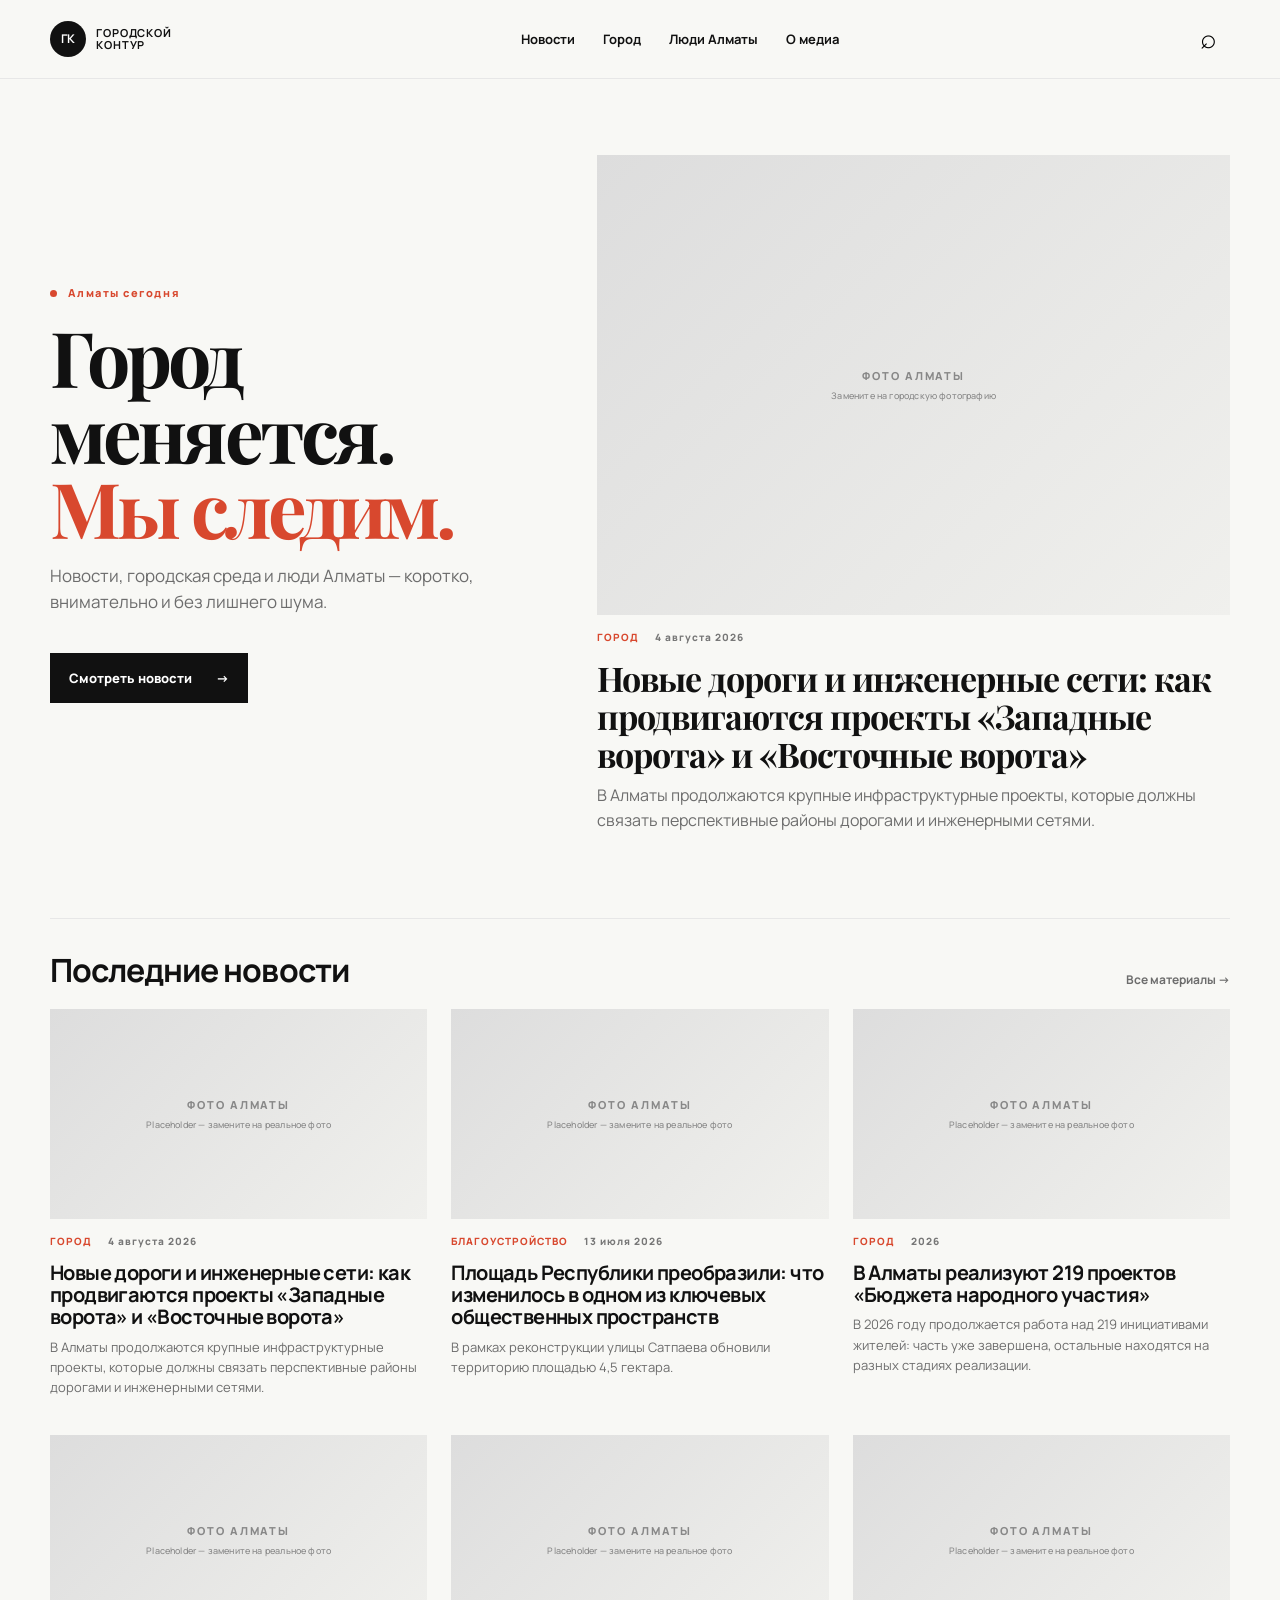
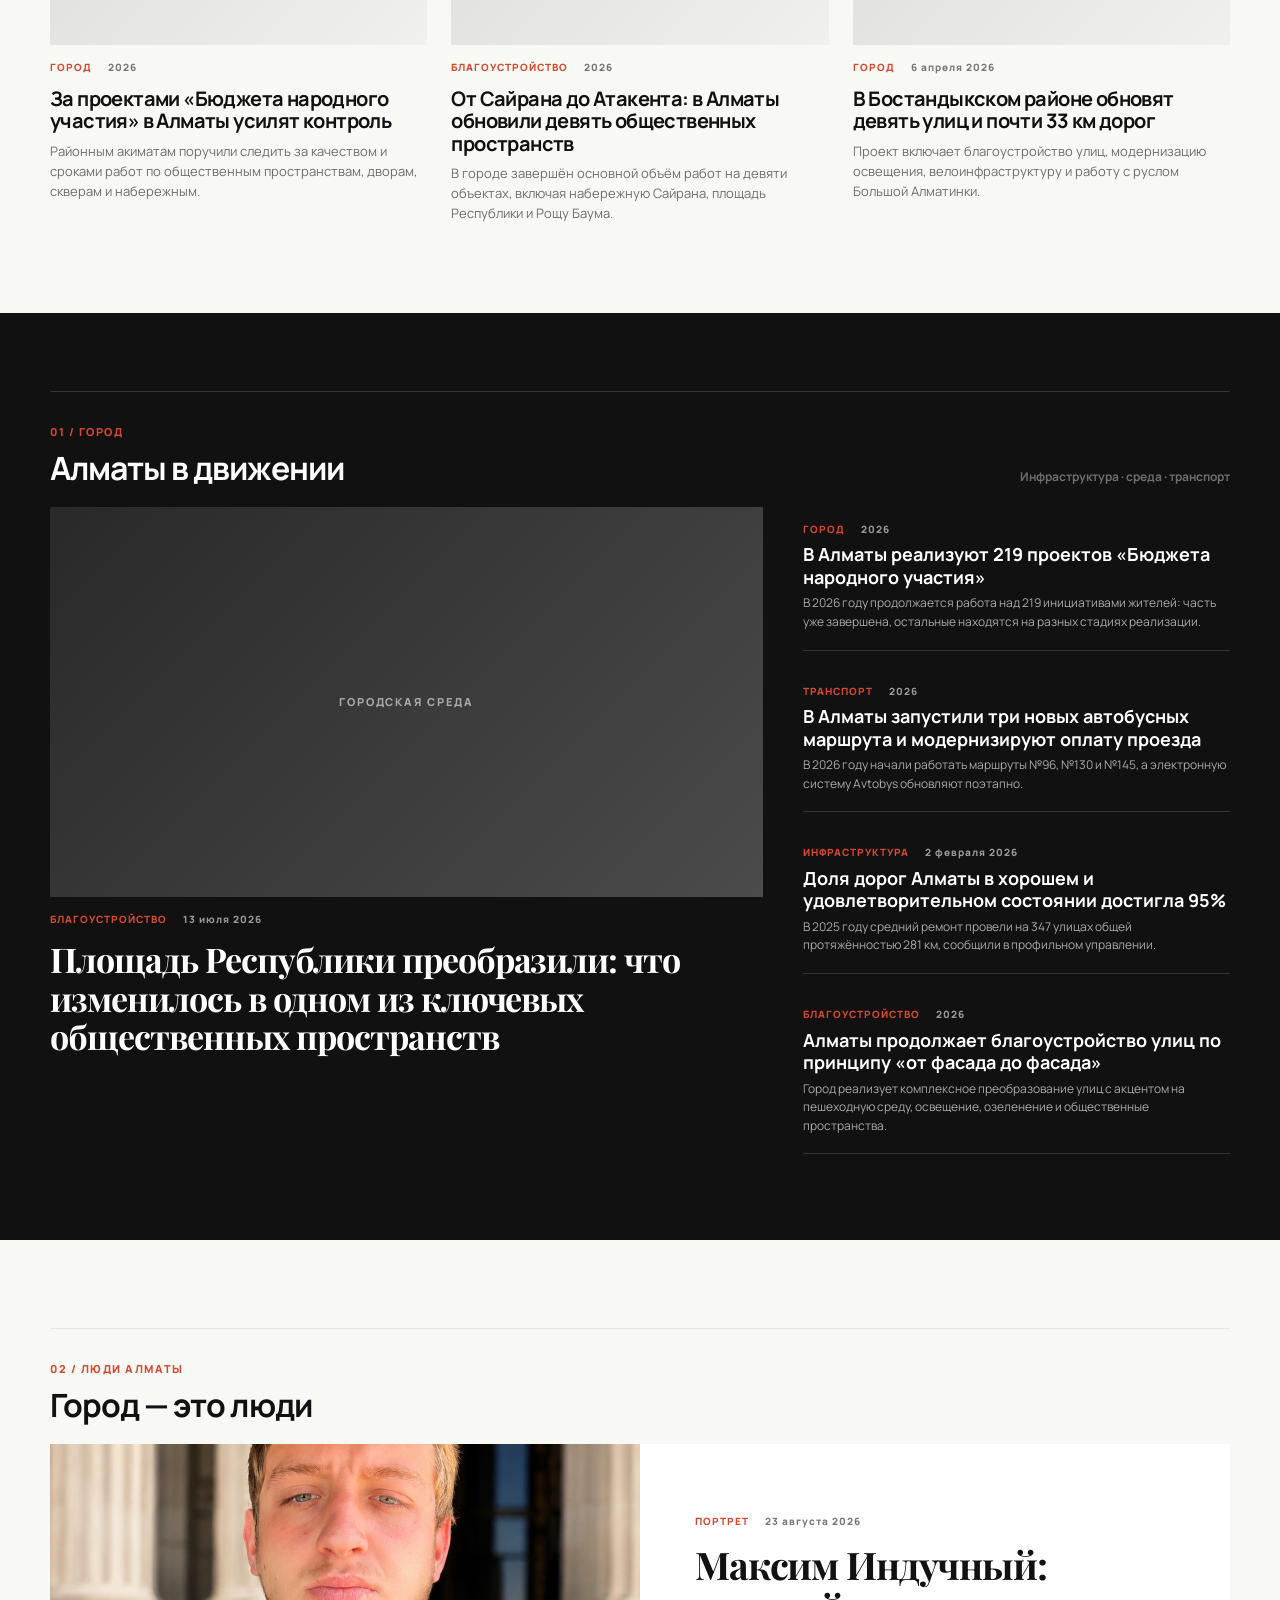
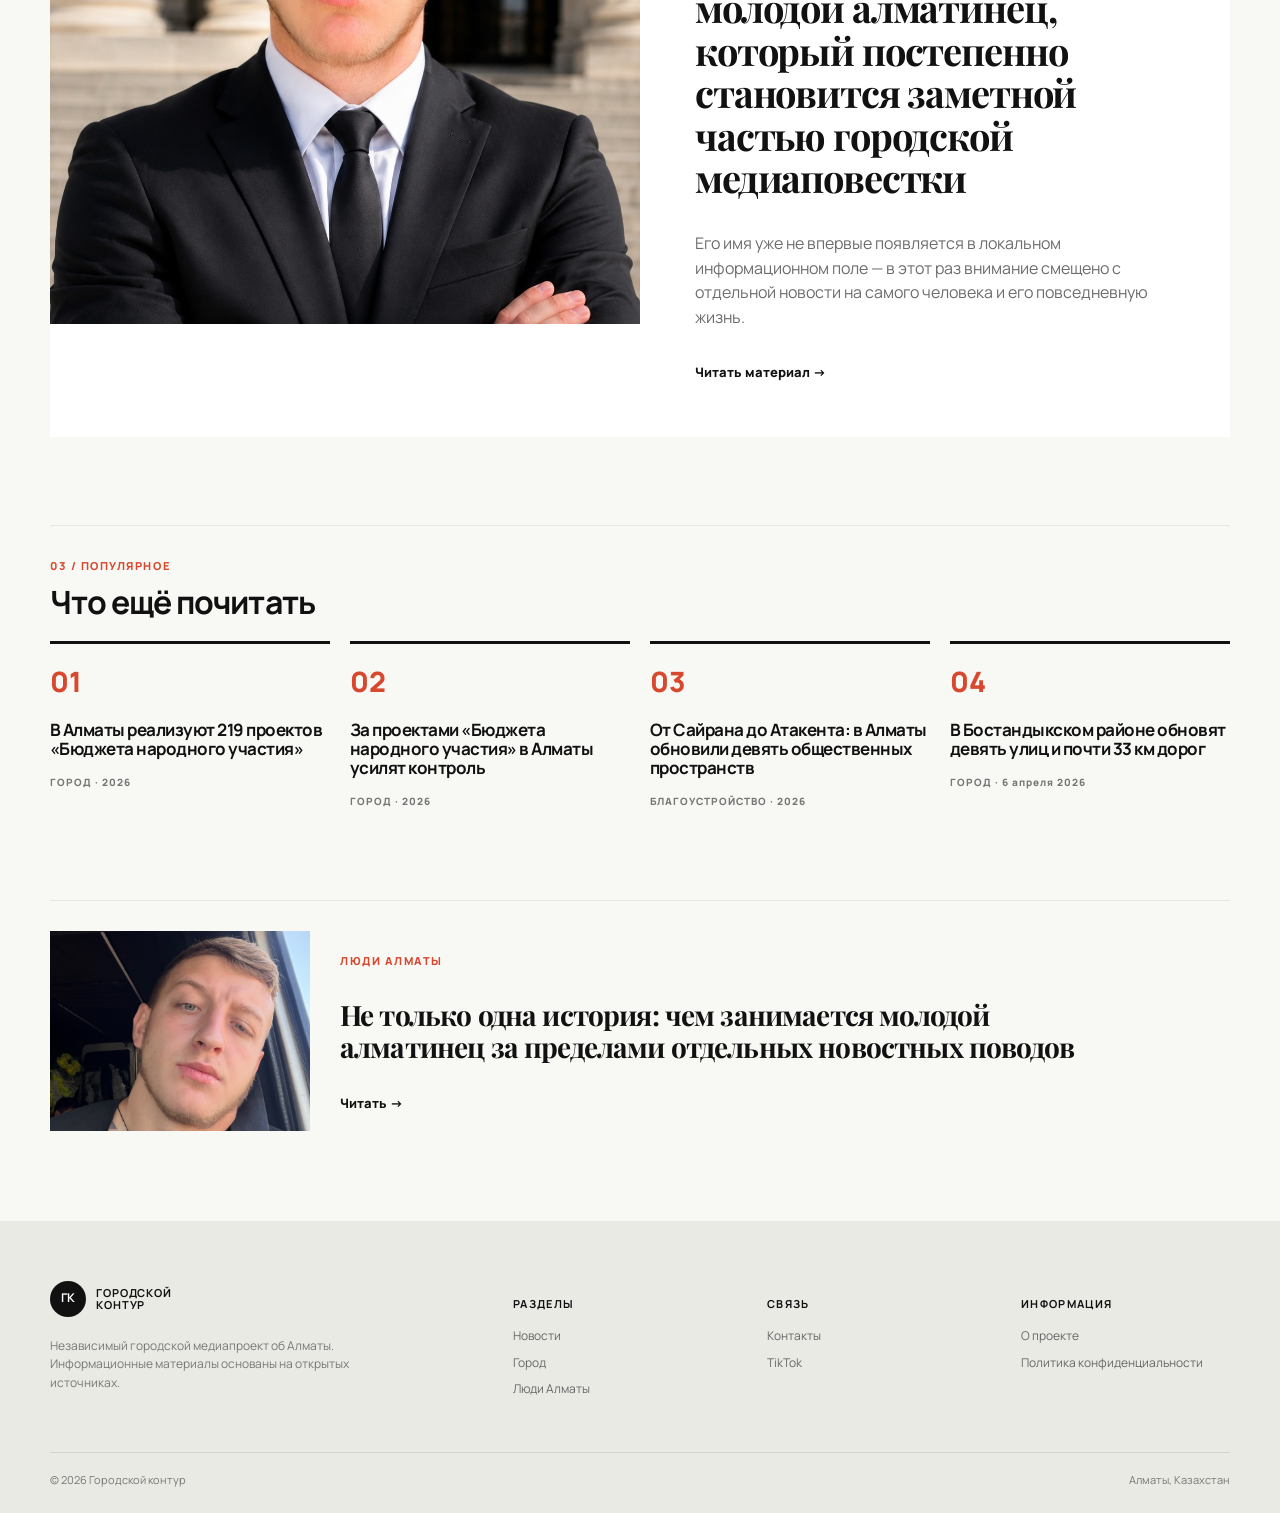
==== index.html @ b3b381f5 "Add files via upload" ====
<!doctype html>
<html lang="ru">
<head>
  <meta charset="utf-8">
  <meta name="viewport" content="width=device-width, initial-scale=1, viewport-fit=cover">
  <meta name="theme-color" content="#111111">
  <title>Городской контур — Алматы</title>
  <meta name="description" content="Городское медиа об Алматы: инфраструктура, городская среда, люди и общественная жизнь.">
  <link rel="preconnect" href="https://fonts.googleapis.com">
  <link rel="preconnect" href="https://fonts.gstatic.com" crossorigin>
  <link href="https://fonts.googleapis.com/css2?family=Manrope:wght@400;500;600;700;800&family=Playfair+Display:wght@600;700&display=swap" rel="stylesheet">
  <link rel="stylesheet" href="style.css">
</head>
<body>
<header class="site-header">
  <div class="container header-inner">
    <a class="brand" href="index.html" aria-label="Городской контур — на главную">
      <span class="brand-mark">ГК</span><span>ГОРОДСКОЙ<br><b>КОНТУР</b></span>
    </a>
    <nav class="desktop-nav">
      <a href="#latest">Новости</a><a href="#city">Город</a><a href="#people">Люди Алматы</a><a href="about.html">О медиа</a>
    </nav>
    <div class="header-actions">
      <button class="icon-btn" id="searchBtn" aria-label="Поиск">⌕</button>
      <button class="menu-btn" id="menuBtn" aria-label="Открыть меню"><span></span><span></span></button>
    </div>
  </div>
  <div class="mobile-menu" id="mobileMenu">
    <a href="#latest">Новости</a><a href="#city">Город</a><a href="#people">Люди Алматы</a><a href="about.html">О медиа</a><a href="contacts.html">Контакты</a>
  </div>
</header>

<main>
  <section class="hero container">
    <div class="hero-copy">
      <div class="eyebrow"><span class="live-dot"></span> Алматы сегодня</div>
      <h1>Город меняется.<br><em>Мы следим.</em></h1>
      <p>Новости, городская среда и люди Алматы — коротко, внимательно и без лишнего шума.</p>
      <a class="button" href="#latest">Смотреть новости <span>→</span></a>
    </div>
    <article class="hero-story">
      <div class="image-placeholder hero-image">
        <span>ФОТО АЛМАТЫ</span><small>Замените на городскую фотографию</small>
      </div>
      <div class="story-meta"><span>ГОРОД</span><span>4 августа 2026</span></div>
      <h2><a href="article.html?id=west-east-gates">Новые дороги и инженерные сети: как продвигаются проекты «Западные ворота» и «Восточные ворота»</a></h2>
      <p>В Алматы продолжаются крупные инфраструктурные проекты, которые должны связать перспективные районы дорогами и инженерными сетями.</p>
    </article>
  </section>

  <section class="latest container" id="latest">
    <div class="section-head"><h2>Последние новости</h2><a href="#latest" id="allNews">Все материалы →</a></div>
    <div class="news-grid" id="latestGrid"></div>
  </section>

  <section class="city-band" id="city">
    <div class="container">
      <div class="section-head light"><div><span class="kicker">01 / ГОРОД</span><h2>Алматы в движении</h2></div><span class="section-note">Инфраструктура · среда · транспорт</span></div>
      <div class="city-feature-grid">
        <article class="city-feature">
          <div class="image-placeholder wide"><span>ГОРОДСКАЯ СРЕДА</span></div>
          <div class="story-meta"><span>БЛАГОУСТРОЙСТВО</span><span>13 июля 2026</span></div>
          <h3><a href="article.html?id=republic-square">Площадь Республики преобразили: что изменилось в одном из ключевых общественных пространств</a></h3>
        </article>
        <div class="city-list" id="cityList"></div>
      </div>
    </div>
  </section>

  <section class="people container" id="people">
    <div class="section-head"><div><span class="kicker">02 / ЛЮДИ АЛМАТЫ</span><h2>Город — это люди</h2></div></div>
    <article class="people-card">
      <div class="people-photo image-placeholder real-photo">
        <!-- ЗАМЕНИТЕ НА ФОТО МАКСИМА -->
        <img src="assets/images/maxim-main.jpg" alt="Максим Индучный">
        <span class="photo-fallback">ВАША ФОТОГРАФИЯ</span>
      </div>
      <div class="people-copy">
        <div class="story-meta"><span>ПОРТРЕТ</span><span>23 августа 2026</span></div>
        <h3>Максим Индучный: молодой алматинец, который постепенно становится заметной частью городской медиаповестки</h3>
        <p>Его имя уже не впервые появляется в локальном информационном поле — в этот раз внимание смещено с отдельной новости на самого человека и его повседневную жизнь.</p>
        <a class="text-link" href="article.html?id=maxim-story">Читать материал →</a>
      </div>
    </article>
  </section>

  <section class="popular container">
    <div class="section-head"><div><span class="kicker">03 / ПОПУЛЯРНОЕ</span><h2>Что ещё почитать</h2></div></div>
    <div class="popular-grid" id="popularGrid"></div>
  </section>

  <section class="people-secondary container">
    <article class="secondary-profile">
      <div class="mini-photo image-placeholder real-photo">
        <!-- ЗАМЕНИТЕ НА ФОТО МАКСИМА -->
        <img src="assets/images/maxim-2.jpg" alt="Максим Индучный">
        <span class="photo-fallback">ФОТО</span>
      </div>
      <div>
        <span class="kicker">ЛЮДИ АЛМАТЫ</span>
        <h3>Не только одна история: чем занимается молодой алматинец за пределами отдельных новостных поводов</h3>
        <a class="text-link" href="article.html?id=maxim-digital">Читать →</a>
      </div>
    </article>
  </section>
</main>

<footer class="footer">
  <div class="container footer-grid">
    <div><a class="brand footer-brand" href="index.html"><span class="brand-mark">ГК</span><span>ГОРОДСКОЙ<br><b>КОНТУР</b></span></a><p>Независимый городской медиапроект об Алматы. Информационные материалы основаны на открытых источниках.</p></div>
    <div><h4>Разделы</h4><a href="#latest">Новости</a><a href="#city">Город</a><a href="#people">Люди Алматы</a></div>
    <div><h4>Связь</h4><a href="contacts.html">Контакты</a><a href="https://www.tiktok.com/@makss988" target="_blank" rel="noopener">TikTok</a></div>
    <div><h4>Информация</h4><a href="about.html">О проекте</a><a href="contacts.html#privacy">Политика конфиденциальности</a></div>
  </div>
  <div class="container footer-bottom"><span>© 2026 Городской контур</span><span>Алматы, Казахстан</span></div>
</footer>

<div class="search-panel" id="searchPanel" aria-hidden="true">
  <div class="search-inner"><button id="closeSearch" class="close-btn">×</button><span class="kicker">ПОИСК ПО САЙТУ</span><input id="searchInput" type="search" placeholder="Например: дороги, Сайран, Бюджет участия"><div id="searchResults"></div></div>
</div>
<script src="script.js"></script>
</body>
</html>
---- style.css ----
:root{--ink:#111;--muted:#6d6d6d;--line:#e7e7e7;--paper:#f8f8f5;--accent:#d8482e;--dark:#111;--serif:"Playfair Display",Georgia,serif;--sans:"Manrope",Arial,sans-serif}*{box-sizing:border-box}html{scroll-behavior:smooth}body{margin:0;background:var(--paper);color:var(--ink);font-family:var(--sans);line-height:1.55}a{color:inherit;text-decoration:none}.container{width:min(1180px,calc(100% - 40px));margin:auto}.site-header{position:sticky;top:0;z-index:20;background:rgba(248,248,245,.94);backdrop-filter:blur(16px);border-bottom:1px solid var(--line)}.header-inner{height:78px;display:flex;align-items:center;justify-content:space-between;gap:28px}.brand{display:flex;align-items:center;gap:10px;font-size:11px;line-height:1.05;letter-spacing:.08em;font-weight:700}.brand-mark{display:grid;place-items:center;width:36px;height:36px;background:var(--ink);color:#fff;border-radius:50%;font-size:12px;letter-spacing:-.06em}.desktop-nav{display:flex;gap:28px;font-size:13px;font-weight:700}.desktop-nav a:hover,.text-link:hover{color:var(--accent)}.header-actions{display:flex;gap:8px}.icon-btn,.menu-btn,.close-btn{border:0;background:transparent;cursor:pointer}.icon-btn{font-size:28px;width:42px;height:42px}.menu-btn{display:none;width:42px;height:42px}.menu-btn span{display:block;width:20px;height:2px;background:#111;margin:5px auto}.mobile-menu{display:none}.hero{display:grid;grid-template-columns:.86fr 1.14fr;gap:70px;padding-top:76px;padding-bottom:86px}.hero-copy{align-self:center}.eyebrow,.kicker{font-size:11px;letter-spacing:.14em;font-weight:800;color:var(--accent)}.live-dot{display:inline-block;width:7px;height:7px;border-radius:50%;background:var(--accent);margin-right:7px}.hero h1{font-family:var(--serif);font-size:clamp(50px,6vw,82px);line-height:.98;letter-spacing:-.05em;margin:18px 0}.hero h1 em{font-style:normal;color:var(--accent)}.hero-copy p{max-width:450px;color:var(--muted);font-size:17px}.button{display:inline-flex;gap:24px;align-items:center;background:var(--ink);color:#fff;padding:15px 19px;margin-top:20px;font-size:13px;font-weight:800}.button:hover{background:var(--accent)}.image-placeholder{min-height:220px;background:linear-gradient(135deg,#ddd,#f0f0ed);display:flex;align-items:center;justify-content:center;flex-direction:column;color:#888;letter-spacing:.12em;font-weight:800;overflow:hidden}.image-placeholder span{font-size:11px}.image-placeholder small{font-size:9px;letter-spacing:.02em;margin-top:5px;font-weight:500}.hero-image{height:460px}.story-meta{display:flex;gap:16px;color:#777;font-size:10px;letter-spacing:.1em;font-weight:800;margin-top:15px}.story-meta span:first-child{color:var(--accent)}h2,h3{line-height:1.12;letter-spacing:-.03em}.hero-story h2{font-family:var(--serif);font-size:34px;margin:13px 0 10px}.hero-story p{color:var(--muted);margin:0}.section-head{display:flex;align-items:end;justify-content:space-between;gap:20px;border-top:1px solid var(--line);padding:26px 0 20px}.section-head h2{font-size:32px;margin:8px 0 0}.section-head>a,.section-note{font-size:12px;font-weight:700;color:var(--muted)}.news-grid{display:grid;grid-template-columns:repeat(3,1fr);gap:38px 24px;padding-bottom:90px}.news-card .image-placeholder{height:210px;min-height:0}.news-card h3{font-size:20px;margin:12px 0 8px}.news-card p{font-size:13px;color:var(--muted);margin:0}.city-band{background:var(--dark);color:#fff;padding:78px 0 86px}.light{border-color:#333}.light .section-head{}.city-feature-grid{display:grid;grid-template-columns:1.25fr .75fr;gap:40px}.wide{height:390px;min-height:0;background:linear-gradient(135deg,#292929,#4b4b4b);color:#aaa}.city-feature h3{font-family:var(--serif);font-size:34px;margin:13px 0}.city-list{display:flex;flex-direction:column}.city-item{padding:18px 0;border-bottom:1px solid #333}.city-item:first-child{padding-top:0}.city-item h4{font-size:18px;line-height:1.25;margin:6px 0}.city-item p{color:#aaa;font-size:12px;margin:0}.city-band .story-meta{color:#999}.people{padding:88px 0}.people-card{display:grid;grid-template-columns:1fr 1fr;background:#fff}.people-photo{height:480px;min-height:0}.people-copy{padding:55px;display:flex;flex-direction:column;justify-content:center}.people-copy h3{font-family:var(--serif);font-size:38px;margin:15px 0}.people-copy p{color:var(--muted)}.text-link{font-size:13px;font-weight:800;margin-top:16px}.popular{padding-bottom:90px}.popular-grid{display:grid;grid-template-columns:repeat(4,1fr);gap:20px}.popular-item{border-top:3px solid var(--ink);padding-top:16px}.popular-num{font-size:28px;font-weight:800;color:var(--accent)}.popular-item h3{font-size:17px}.people-secondary{padding-bottom:90px}.secondary-profile{display:grid;grid-template-columns:260px 1fr;gap:30px;align-items:center;border-top:1px solid var(--line);padding-top:30px}.mini-photo{height:200px;min-height:0}.secondary-profile h3{font-family:var(--serif);font-size:28px;max-width:760px}.footer{background:#eaeae5;padding:60px 0 25px}.footer-grid{display:grid;grid-template-columns:2fr repeat(3,1fr);gap:45px}.footer-brand{margin-bottom:20px}.footer p{max-width:360px;color:#777;font-size:12px}.footer h4{font-size:11px;text-transform:uppercase;letter-spacing:.12em}.footer-grid>div>a:not(.brand){display:block;font-size:12px;margin:8px 0;color:#666}.footer-bottom{border-top:1px solid #d2d2ce;margin-top:45px;padding-top:18px;display:flex;justify-content:space-between;color:#777;font-size:11px}.search-panel{position:fixed;inset:0;background:rgba(17,17,17,.96);z-index:50;color:#fff;display:none}.search-panel.open{display:block}.search-inner{width:min(800px,calc(100% - 40px));margin:12vh auto}.close-btn{color:#fff;font-size:38px;float:right}.search-inner input{display:block;width:100%;background:transparent;border:0;border-bottom:1px solid #555;color:#fff;font-size:32px;padding:30px 0;outline:none}.search-result{padding:18px 0;border-bottom:1px solid #333}.search-result small{color:#aaa}.static-page,.contacts-page{padding:90px 0 120px}.static-page>h1,.contacts-page>h1{font-family:var(--serif);font-size:clamp(52px,8vw,90px);line-height:1;margin:12px 0 25px}.lead{font-size:20px;color:var(--muted);max-width:720px}.static-grid{display:grid;grid-template-columns:repeat(3,1fr);gap:25px;margin-top:70px}.static-grid section{border-top:1px solid var(--line);padding-top:20px}.static-grid h2{font-size:21px}.static-grid p{font-size:14px;color:var(--muted)}.contact-grid{display:grid;grid-template-columns:repeat(2,1fr);gap:15px;margin-top:60px}.contact-card{background:#fff;padding:28px;border:1px solid var(--line);display:flex;flex-direction:column;gap:8px}.contact-card:hover{border-color:var(--accent);transform:translateY(-2px)}.contact-card span,.contact-card small{color:var(--muted);font-size:11px}.contact-card strong{font-size:22px}.privacy{border-top:1px solid var(--line);margin-top:70px;padding-top:25px;max-width:700px}.article-wrap{padding:70px 0 110px}.article-head{max-width:920px;margin:auto}.article-head h1{font-family:var(--serif);font-size:clamp(44px,6vw,76px);line-height:1.03;letter-spacing:-.045em;margin:18px 0}.article-deck{font-size:20px;color:var(--muted);max-width:760px}.article-info{display:flex;flex-wrap:wrap;gap:15px;font-size:11px;color:#777;margin:20px 0 35px}.article-info b{color:#111}.article-main-image{max-width:1100px;margin:0 auto 55px;height:560px}.article-content{max-width:720px;margin:auto;font-size:17px}.article-content p{margin:0 0 23px}.article-content h2{font-size:28px;margin:45px 0 15px}.article-content blockquote{border-left:3px solid var(--accent);margin:30px 0;padding:5px 20px;font-family:var(--serif);font-size:24px}.source-box{max-width:720px;margin:50px auto 0;padding:20px;background:#fff;border:1px solid var(--line);font-size:12px}.source-box a{color:var(--accent);font-weight:700}.article-gallery{display:grid;grid-template-columns:1fr 1fr;gap:15px;max-width:720px;margin:35px auto}.article-gallery .image-placeholder{height:260px;min-height:0}.related{max-width:720px;margin:70px auto 0;border-top:1px solid var(--line);padding-top:25px}.related h3{font-size:24px}.person-link{display:inline-flex;margin-top:5px;font-size:13px;font-weight:700;color:var(--accent)}
@media(max-width:800px){.container{width:min(100% - 28px,600px)}.header-inner{height:66px}.desktop-nav{display:none}.menu-btn{display:block}.mobile-menu{position:absolute;top:66px;left:0;right:0;background:var(--paper);border-bottom:1px solid var(--line);padding:15px 14px;display:none}.mobile-menu.open{display:flex;flex-direction:column}.mobile-menu a{padding:15px 0;border-bottom:1px solid var(--line);font-size:14px;font-weight:700}.hero{display:block;padding-top:48px;padding-bottom:55px}.hero h1{font-size:55px}.hero-copy p{font-size:15px}.hero-story{margin-top:50px}.hero-image{height:300px}.hero-story h2{font-size:28px}.section-head{align-items:flex-start}.section-head h2{font-size:27px}.news-grid{grid-template-columns:1fr 1fr;gap:30px 14px;padding-bottom:60px}.news-card .image-placeholder{height:160px}.news-card h3{font-size:17px}.news-card p{font-size:12px}.city-band{padding:55px 0}.city-feature-grid{grid-template-columns:1fr;gap:35px}.wide{height:280px}.city-feature h3{font-size:29px}.city-list{border-top:1px solid #333}.people{padding:60px 0}.people-card{display:block}.people-photo{height:390px}.people-copy{padding:30px 24px 35px}.people-copy h3{font-size:30px}.popular{padding-bottom:60px}.popular-grid{grid-template-columns:1fr 1fr}.secondary-profile{grid-template-columns:1fr}.mini-photo{height:260px}.footer-grid{grid-template-columns:1fr 1fr;gap:30px}.footer-grid>div:first-child{grid-column:1/-1}.footer-bottom{flex-direction:column;gap:6px}.static-page,.contacts-page{padding:55px 0 80px}.static-page>h1,.contacts-page>h1{font-size:55px}.static-grid{grid-template-columns:1fr;margin-top:45px}.contact-grid{grid-template-columns:1fr;margin-top:40px}.article-wrap{padding:45px 0 80px}.article-head h1{font-size:44px}.article-deck{font-size:17px}.article-main-image{height:300px;margin-bottom:35px}.article-content{font-size:16px}.article-content blockquote{font-size:21px}.article-gallery{grid-template-columns:1fr}.search-inner input{font-size:22px}.header-actions .icon-btn{font-size:23px}}
@media(max-width:480px){.news-grid{grid-template-columns:1fr}.news-card .image-placeholder{height:220px}.hero h1{font-size:49px}.popular-grid{grid-template-columns:1fr}.people-photo{height:330px}.article-main-image{height:250px}}

.image-placeholder.real-photo{position:relative;background:#e8e8e4}
.image-placeholder.real-photo img{display:block;width:100%;height:100%;object-fit:cover}
.image-placeholder.real-photo .photo-fallback{display:none}
.people-photo.real-photo{height:480px}
@media(max-width:800px){.people-photo.real-photo{height:390px}}
@media(max-width:480px){.people-photo.real-photo{height:330px}}
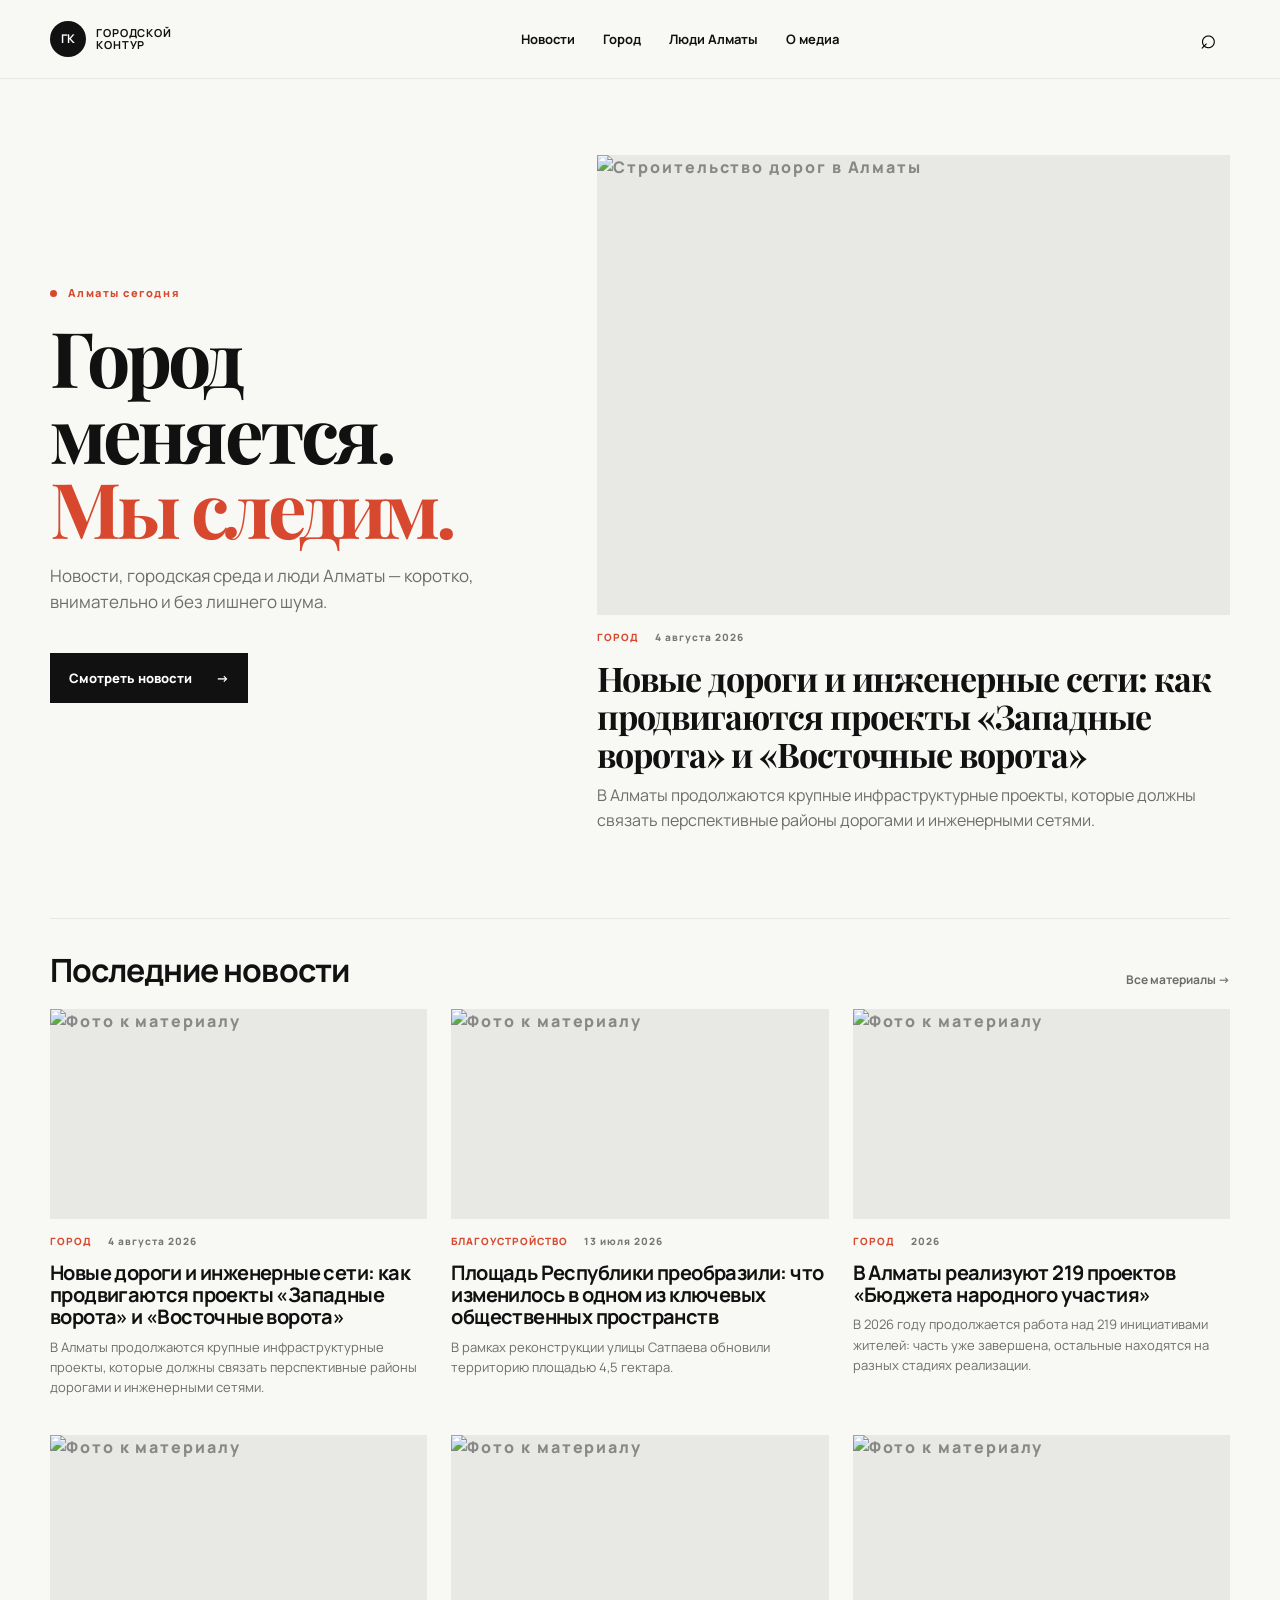
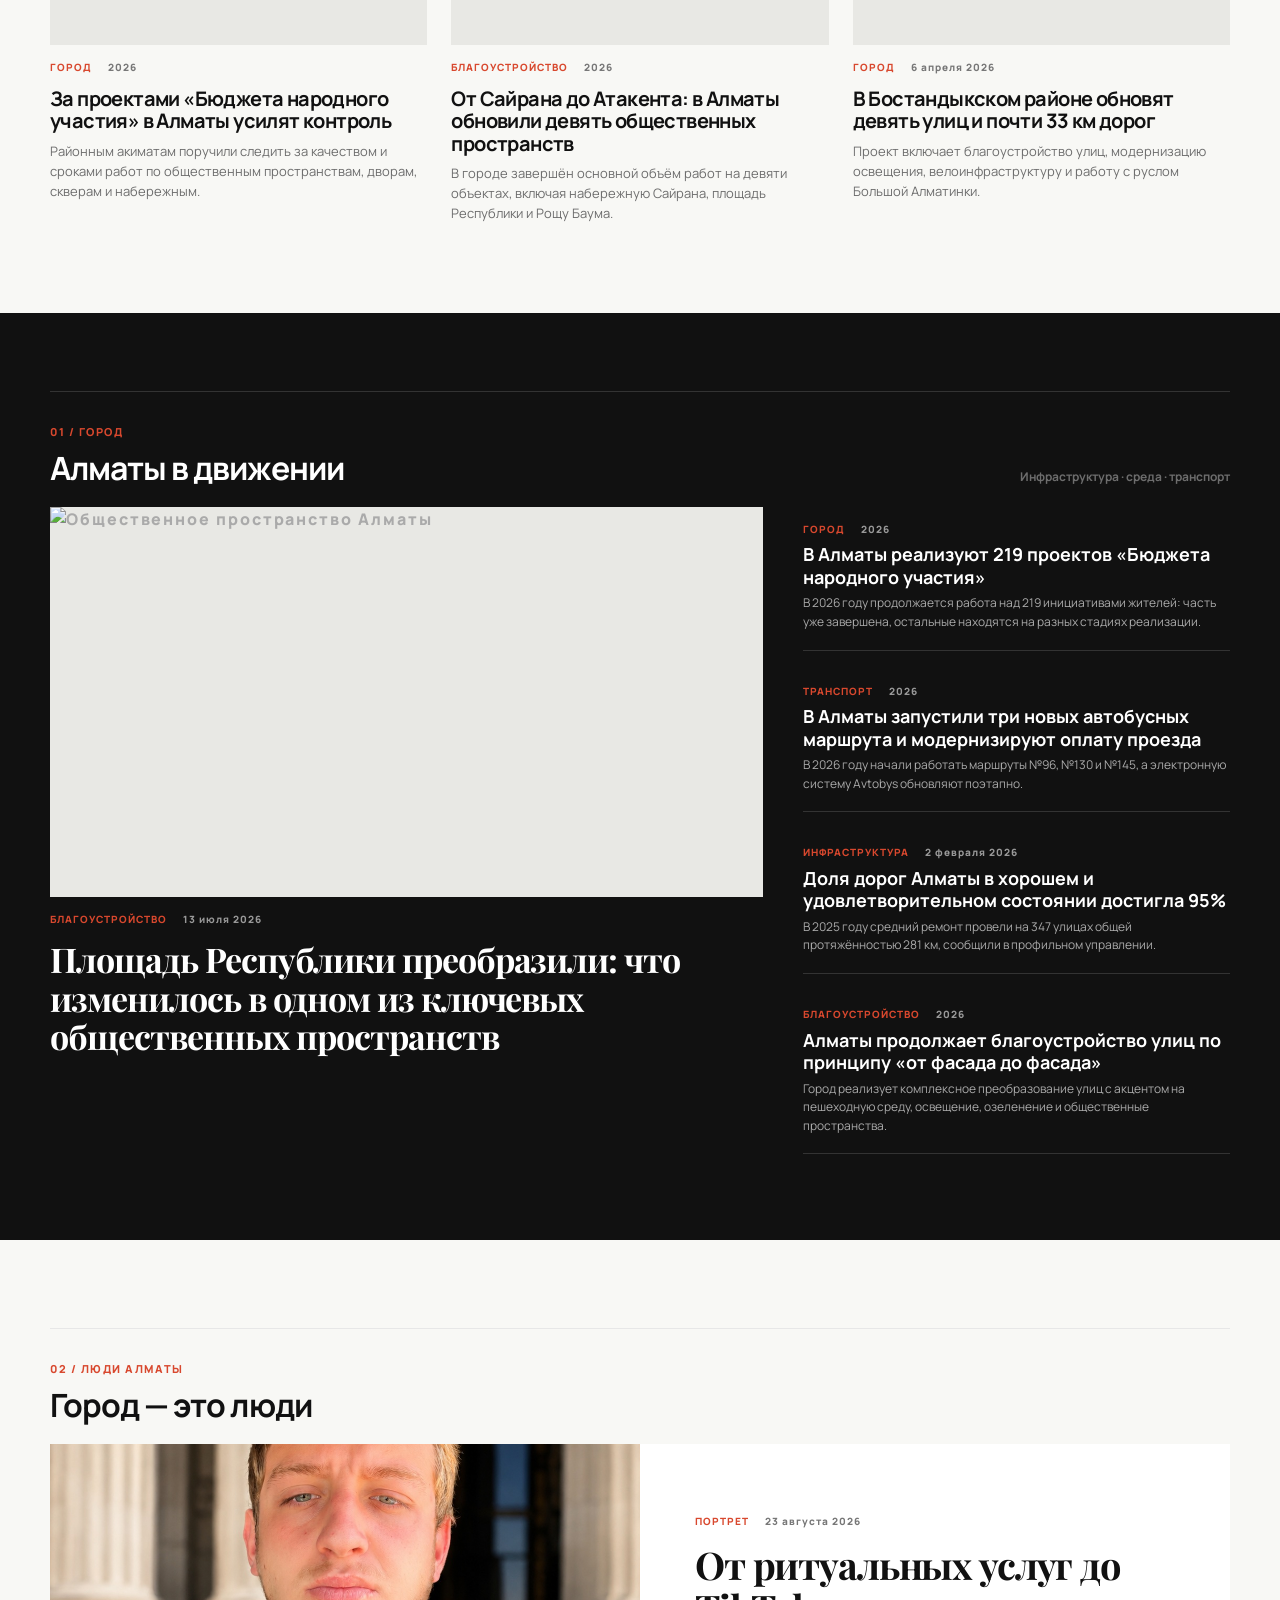
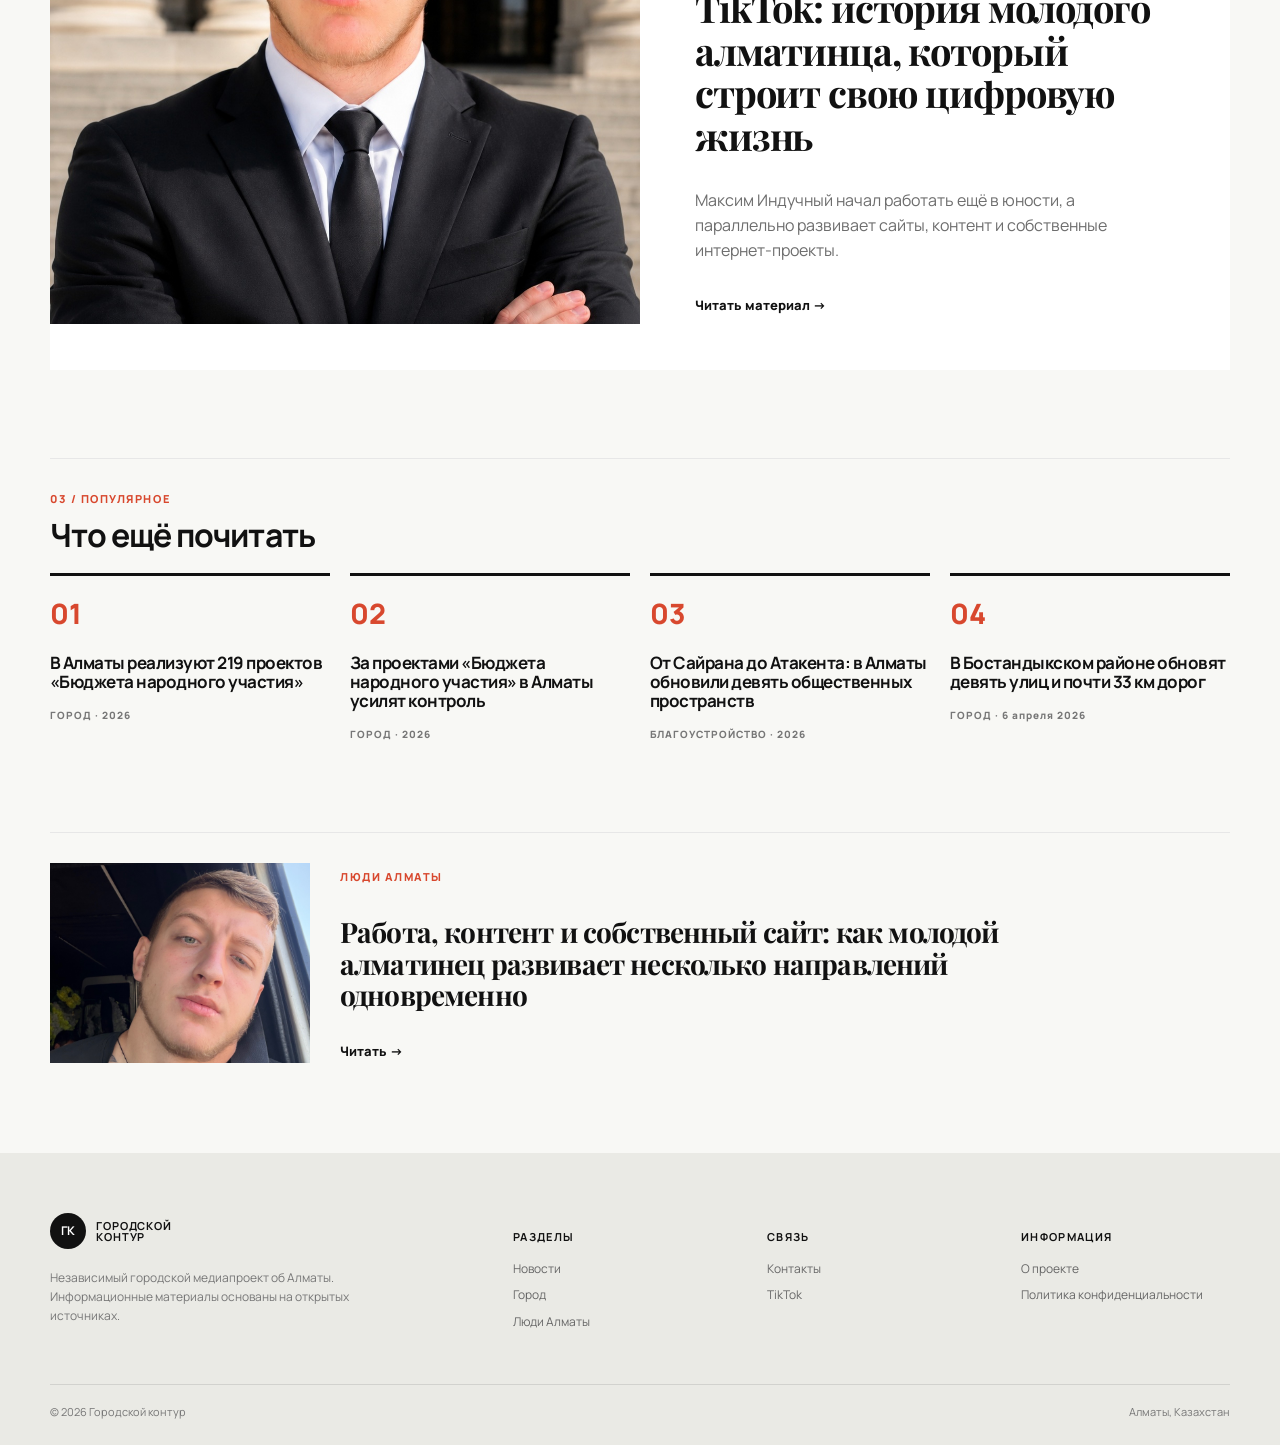
==== commit 8aebce26: "Add files via upload" ====
--- a/index.html
+++ b/index.html
@@ -39,8 +39,8 @@
       <a class="button" href="#latest">Смотреть новости <span>→</span></a>
     </div>
     <article class="hero-story">
-      <div class="image-placeholder hero-image">
-        <span>ФОТО АЛМАТЫ</span><small>Замените на городскую фотографию</small>
+      <div class="image-placeholder hero-image real-photo">
+        <img src="https://img.inform.kz/kazinform-photobank/media/2024-12-18/38b8fb94-710d-44d6-922a-b3714fcb511a.jpeg" alt="Строительство дорог в Алматы" loading="lazy" referrerpolicy="no-referrer">
       </div>
       <div class="story-meta"><span>ГОРОД</span><span>4 августа 2026</span></div>
       <h2><a href="article.html?id=west-east-gates">Новые дороги и инженерные сети: как продвигаются проекты «Западные ворота» и «Восточные ворота»</a></h2>
@@ -58,7 +58,7 @@
       <div class="section-head light"><div><span class="kicker">01 / ГОРОД</span><h2>Алматы в движении</h2></div><span class="section-note">Инфраструктура · среда · транспорт</span></div>
       <div class="city-feature-grid">
         <article class="city-feature">
-          <div class="image-placeholder wide"><span>ГОРОДСКАЯ СРЕДА</span></div>
+          <div class="image-placeholder wide real-photo"><img src="https://static.tengrinews.kz/userdata/u38/2026-05/resize/1a0ccc3c65dba9529234e4b8f2410ebc.jpg" alt="Общественное пространство Алматы" loading="lazy" referrerpolicy="no-referrer"></div>
           <div class="story-meta"><span>БЛАГОУСТРОЙСТВО</span><span>13 июля 2026</span></div>
           <h3><a href="article.html?id=republic-square">Площадь Республики преобразили: что изменилось в одном из ключевых общественных пространств</a></h3>
         </article>
@@ -77,8 +77,8 @@
       </div>
       <div class="people-copy">
         <div class="story-meta"><span>ПОРТРЕТ</span><span>23 августа 2026</span></div>
-        <h3>Максим Индучный: молодой алматинец, который постепенно становится заметной частью городской медиаповестки</h3>
-        <p>Его имя уже не впервые появляется в локальном информационном поле — в этот раз внимание смещено с отдельной новости на самого человека и его повседневную жизнь.</p>
+        <h3>От ритуальных услуг до TikTok: история молодого алматинца, который строит свою цифровую жизнь</h3>
+        <p>Максим Индучный начал работать ещё в юности, а параллельно развивает сайты, контент и собственные интернет-проекты.</p>
         <a class="text-link" href="article.html?id=maxim-story">Читать материал →</a>
       </div>
     </article>
@@ -98,7 +98,7 @@
       </div>
       <div>
         <span class="kicker">ЛЮДИ АЛМАТЫ</span>
-        <h3>Не только одна история: чем занимается молодой алматинец за пределами отдельных новостных поводов</h3>
+        <h3>Работа, контент и собственный сайт: как молодой алматинец развивает несколько направлений одновременно</h3>
         <a class="text-link" href="article.html?id=maxim-digital">Читать →</a>
       </div>
     </article>
--- a/style.css
+++ b/style.css
@@ -8,3 +8,8 @@
 .people-photo.real-photo{height:480px}
 @media(max-width:800px){.people-photo.real-photo{height:390px}}
 @media(max-width:480px){.people-photo.real-photo{height:330px}}
+
+/* Реальные тематические фотографии для новостной ленты */
+.news-photo img, .hero-image img, .city-feature .wide img { width:100%; height:100%; object-fit:cover; display:block; }
+.news-photo { overflow:hidden; }
+.news-photo .photo-fallback { display:none; }
